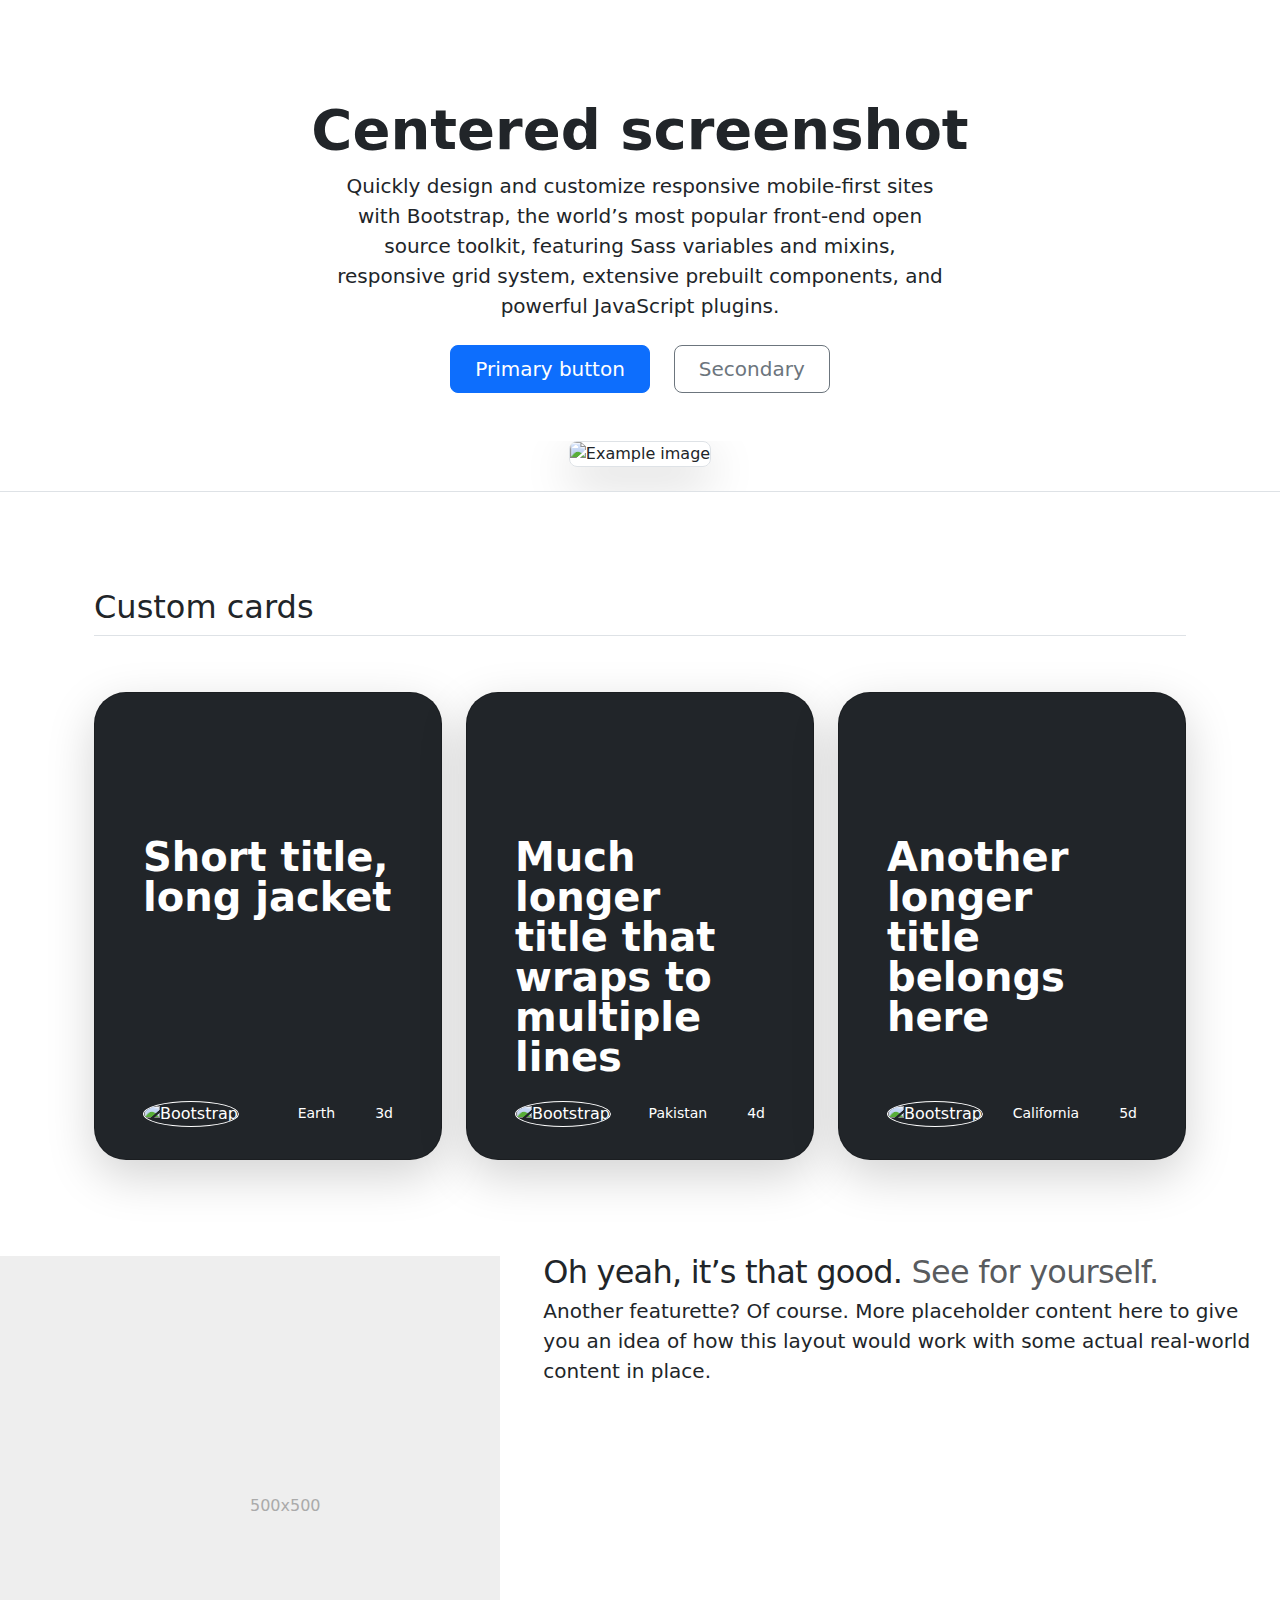
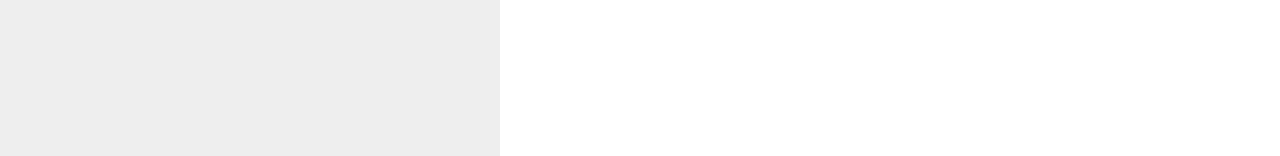
==== index.html @ a4027526 "Update index.html" ====
<!doctype html>
<html lang="en">
  <head>
    <meta charset="utf-8">
    <meta name="viewport" content="width=device-width, initial-scale=1">
    <title>Bootstrap Examples</title>
    <link href="https://cdn.jsdelivr.net/npm/bootstrap@5.3.0-alpha3/dist/css/bootstrap.min.css" rel="stylesheet">
    <style>
      /* Featurettes
      ------------------------- */
      .featurette-divider {
        margin: 5rem 0; /* Space out the Bootstrap <hr> more */
      }

      /* Thin out the marketing headings */
      .featurette-heading {
        font-weight: 300;
        line-height: 1;
        /* rtl:remove */
        letter-spacing: -.05rem;
      }
    </style>    
  </head>
  <body>
    
    <div class="px-4 pt-5 my-5 text-center border-bottom">
    <h1 class="display-4 fw-bold">Centered screenshot</h1>
    <div class="col-lg-6 mx-auto">
      <p class="lead mb-4">Quickly design and customize responsive mobile-first sites with Bootstrap, the world’s most popular front-end open source toolkit, featuring Sass variables and mixins, responsive grid system, extensive prebuilt components, and powerful JavaScript plugins.</p>
      <div class="d-grid gap-2 d-sm-flex justify-content-sm-center mb-5">
        <button type="button" class="btn btn-primary btn-lg px-4 me-sm-3">Primary button</button>
        <button type="button" class="btn btn-outline-secondary btn-lg px-4">Secondary</button>
      </div>
    </div>
    <div class="overflow-hidden" style="max-height: 30vh;">
      <div class="container px-5">
        <img src="https://www.mycplus.com/ezoimgfmt/cdn.mycplus.com/mycplus/wp-content/uploads/2009/02/programming-languages.jpg" class="img-fluid border rounded-3 shadow-lg mb-4" alt="Example image" width="700" height="500" loading="lazy">
      </div>
    </div>
  </div>
  
   <div class="container px-4 py-5" id="custom-cards">
    <h2 class="pb-2 border-bottom">Custom cards</h2>

    <div class="row row-cols-1 row-cols-lg-3 align-items-stretch g-4 py-5">
      <div class="col">
        <div class="card card-cover h-100 overflow-hidden text-white bg-dark rounded-5 shadow-lg" style="background-image: url('https://picsum.photos/id/37/200/300');">
          <div class="d-flex flex-column h-100 p-5 pb-3 text-white text-shadow-1">
            <h2 class="pt-5 mt-5 mb-4 display-6 lh-1 fw-bold">Short title, long jacket</h2>
            <ul class="d-flex list-unstyled mt-auto">
              <li class="me-auto">
                <img src="https://github.com/twbs.png" alt="Bootstrap" width="32" height="32" class="rounded-circle border border-white">
              </li>
              <li class="d-flex align-items-center me-3">
                <svg class="bi me-2" width="1em" height="1em"><use xlink:href="#geo-fill"/></svg>
                <small>Earth</small>
              </li>
              <li class="d-flex align-items-center">
                <svg class="bi me-2" width="1em" height="1em"><use xlink:href="#calendar3"/></svg>
                <small>3d</small>
              </li>
            </ul>
          </div>
        </div>
      </div>

      <div class="col">
        <div class="card card-cover h-100 overflow-hidden text-white bg-dark rounded-5 shadow-lg" style="background-image: url('https://picsum.photos/id/3/200/300');">
          <div class="d-flex flex-column h-100 p-5 pb-3 text-white text-shadow-1">
            <h2 class="pt-5 mt-5 mb-4 display-6 lh-1 fw-bold">Much longer title that wraps to multiple lines</h2>
            <ul class="d-flex list-unstyled mt-auto">
              <li class="me-auto">
                <img src="https://github.com/twbs.png" alt="Bootstrap" width="32" height="32" class="rounded-circle border border-white">
              </li>
              <li class="d-flex align-items-center me-3">
                <svg class="bi me-2" width="1em" height="1em"><use xlink:href="#geo-fill"/></svg>
                <small>Pakistan</small>
              </li>
              <li class="d-flex align-items-center">
                <svg class="bi me-2" width="1em" height="1em"><use xlink:href="#calendar3"/></svg>
                <small>4d</small>
              </li>
            </ul>
          </div>
        </div>
      </div>

      <div class="col">
        <div class="card card-cover h-100 overflow-hidden text-white bg-dark rounded-5 shadow-lg" style="background-image: url('https://picsum.photos/id/23/200/300');">
          <div class="d-flex flex-column h-100 p-5 pb-3 text-shadow-1">
            <h2 class="pt-5 mt-5 mb-4 display-6 lh-1 fw-bold">Another longer title belongs here</h2>
            <ul class="d-flex list-unstyled mt-auto">
              <li class="me-auto">
                <img src="https://github.com/twbs.png" alt="Bootstrap" width="32" height="32" class="rounded-circle border border-white">
              </li>
              <li class="d-flex align-items-center me-3">
                <svg class="bi me-2" width="1em" height="1em"><use xlink:href="#geo-fill"/></svg>
                <small>California</small>
              </li>
              <li class="d-flex align-items-center">
                <svg class="bi me-2" width="1em" height="1em"><use xlink:href="#calendar3"/></svg>
                <small>5d</small>
              </li>
            </ul>
          </div>
        </div>
      </div>
    </div>
  </div>
    
    <div class="row featurette">
      <div class="col-md-7 order-md-2">
        <h2 class="featurette-heading">Oh yeah, it’s that good. <span class="text-muted">See for yourself.</span></h2>
        <p class="lead">Another featurette? Of course. More placeholder content here to give you an idea of how this layout would work with some actual real-world content in place.</p>
      </div>
      <div class="col-md-5 order-md-1">
        <svg class="bd-placeholder-img bd-placeholder-img-lg featurette-image img-fluid mx-auto" width="500" height="500" xmlns="http://www.w3.org/2000/svg"
             role="img" aria-label="Placeholder: 500x500" preserveAspectRatio="xMidYMid slice" 
             focusable="false"><title>Placeholder</title><rect width="100%" height="100%" fill="#eee"/>
          <text x="50%" y="50%" fill="#aaa" dy=".3em">500x500</text></svg>
      </div>
    </div>
  
    <script src="https://cdn.jsdelivr.net/npm/bootstrap@5.3.0-alpha3/dist/js/bootstrap.bundle.min.js">
  </body>
</html>
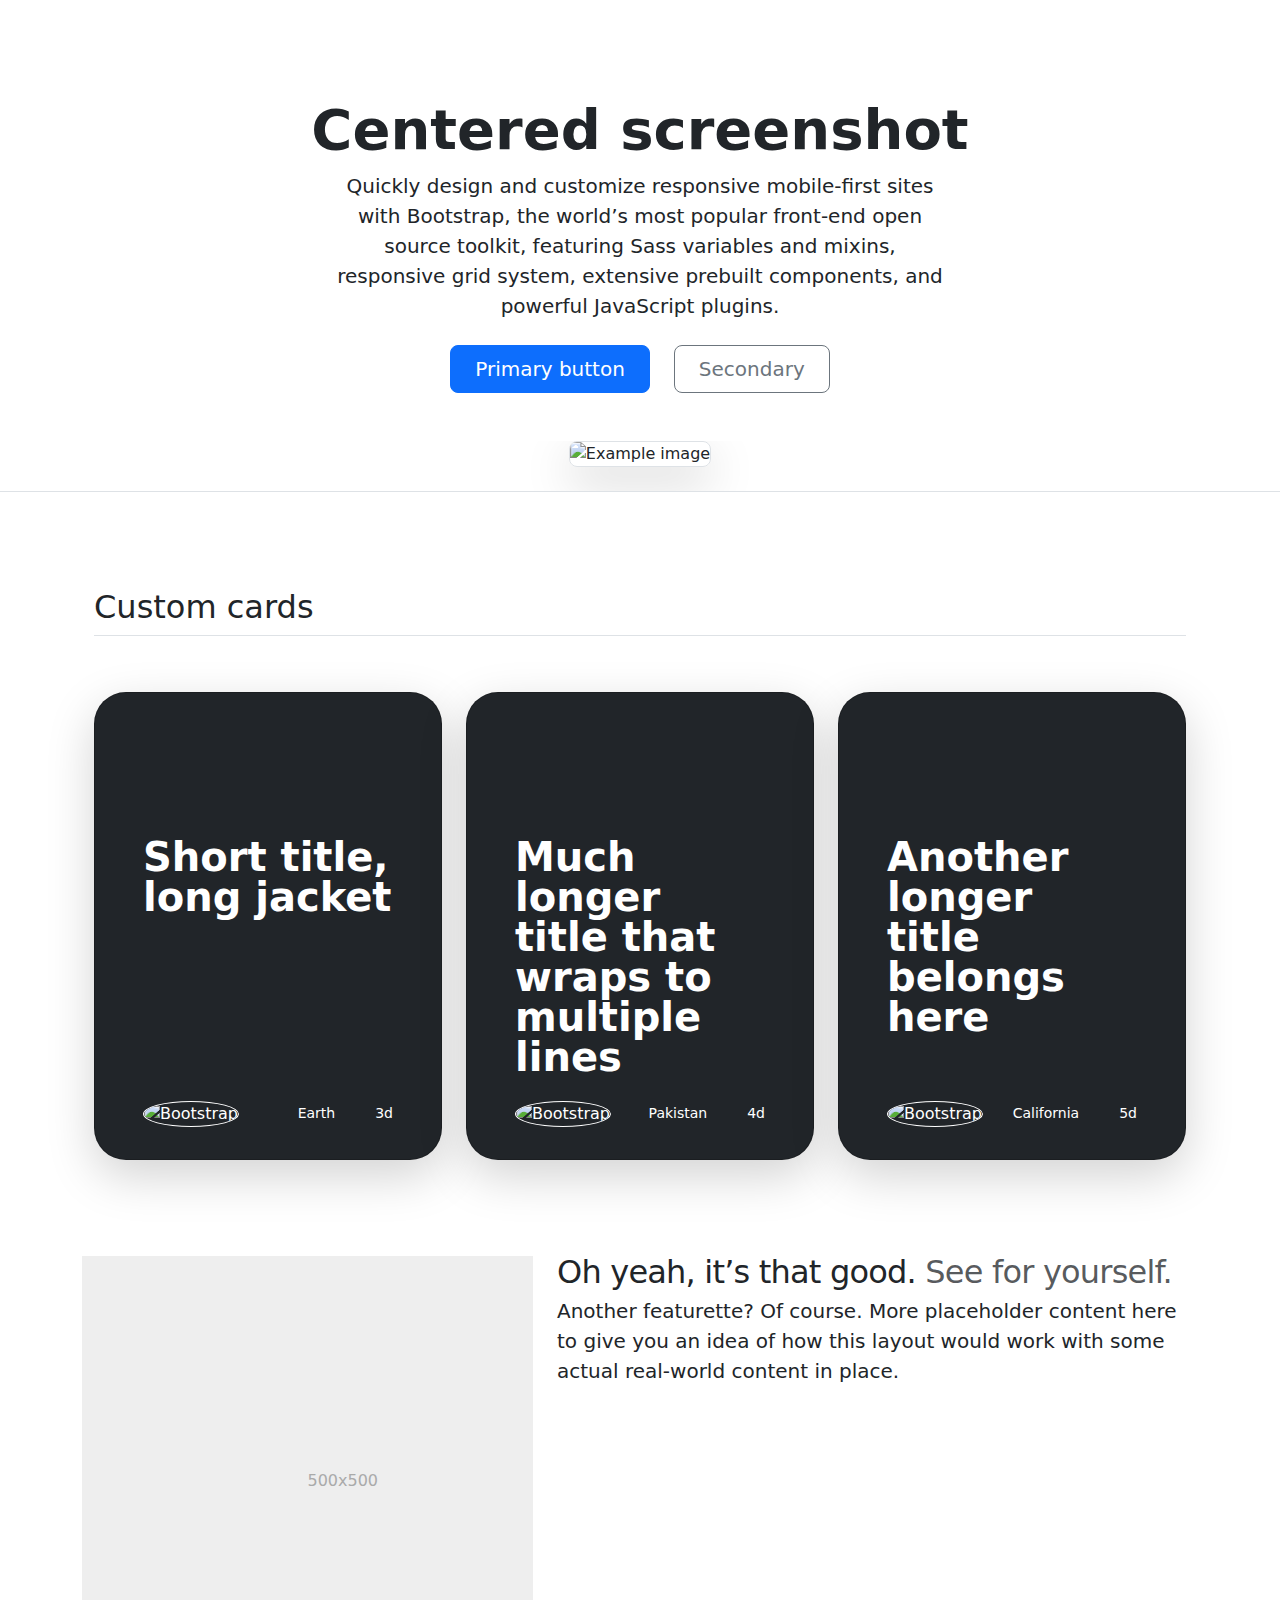
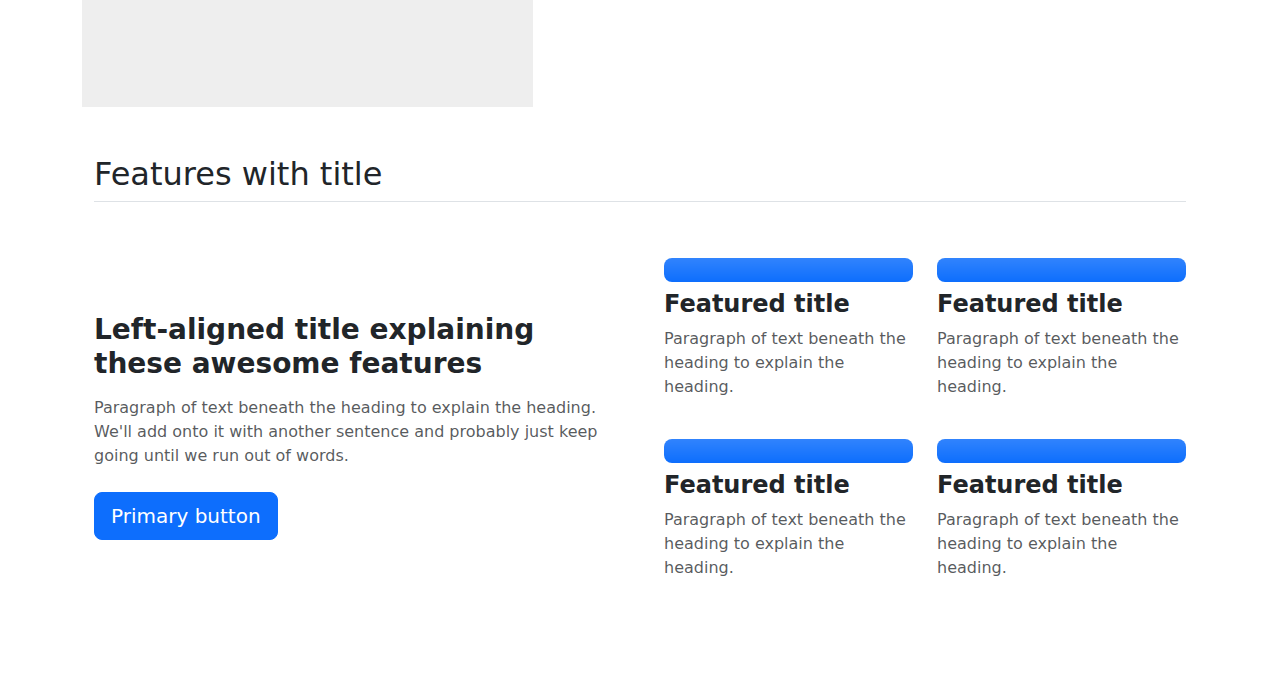
==== commit 4b4529c7: "Update index.html" ====
--- a/index.html
+++ b/index.html
@@ -108,6 +108,7 @@
     </div>
   </div>
     
+  <div class="container">
     <div class="row featurette">
       <div class="col-md-7 order-md-2">
         <h2 class="featurette-heading">Oh yeah, it’s that good. <span class="text-muted">See for yourself.</span></h2>
@@ -120,6 +121,63 @@
           <text x="50%" y="50%" fill="#aaa" dy=".3em">500x500</text></svg>
       </div>
     </div>
+  </div>
+    
+    <div class="container px-4 py-5">
+    <h2 class="pb-2 border-bottom">Features with title</h2>
+
+    <div class="row row-cols-1 row-cols-md-2 align-items-md-center g-5 py-5">
+      <div class="col d-flex flex-column align-items-start gap-2">
+        <h3 class="fw-bold">Left-aligned title explaining these awesome features</h3>
+        <p class="text-body-secondary">Paragraph of text beneath the heading to explain the heading. We'll add onto it with another sentence and probably just keep going until we run out of words.</p>
+        <a href="#" class="btn btn-primary btn-lg">Primary button</a>
+      </div>
+
+      <div class="col">
+        <div class="row row-cols-1 row-cols-sm-2 g-4">
+          <div class="col d-flex flex-column gap-2">
+            <div class="feature-icon-small d-inline-flex align-items-center justify-content-center text-bg-primary bg-gradient fs-4 rounded-3">
+              <svg class="bi" width="1em" height="1em">
+                <use xlink:href="#collection" />
+              </svg>
+            </div>
+            <h4 class="fw-semibold mb-0">Featured title</h4>
+            <p class="text-body-secondary">Paragraph of text beneath the heading to explain the heading.</p>
+          </div>
+
+          <div class="col d-flex flex-column gap-2">
+            <div class="feature-icon-small d-inline-flex align-items-center justify-content-center text-bg-primary bg-gradient fs-4 rounded-3">
+              <svg class="bi" width="1em" height="1em">
+                <use xlink:href="#gear-fill" />
+              </svg>
+            </div>
+            <h4 class="fw-semibold mb-0">Featured title</h4>
+            <p class="text-body-secondary">Paragraph of text beneath the heading to explain the heading.</p>
+          </div>
+
+          <div class="col d-flex flex-column gap-2">
+            <div class="feature-icon-small d-inline-flex align-items-center justify-content-center text-bg-primary bg-gradient fs-4 rounded-3">
+              <svg class="bi" width="1em" height="1em">
+                <use xlink:href="#speedometer" />
+              </svg>
+            </div>
+            <h4 class="fw-semibold mb-0">Featured title</h4>
+            <p class="text-body-secondary">Paragraph of text beneath the heading to explain the heading.</p>
+          </div>
+
+          <div class="col d-flex flex-column gap-2">
+            <div class="feature-icon-small d-inline-flex align-items-center justify-content-center text-bg-primary bg-gradient fs-4 rounded-3">
+              <svg class="bi" width="1em" height="1em">
+                <use xlink:href="#table" />
+              </svg>
+            </div>
+            <h4 class="fw-semibold mb-0">Featured title</h4>
+            <p class="text-body-secondary">Paragraph of text beneath the heading to explain the heading.</p>
+          </div>
+        </div>
+      </div>
+    </div>
+  </div>
   
     <script src="https://cdn.jsdelivr.net/npm/bootstrap@5.3.0-alpha3/dist/js/bootstrap.bundle.min.js">
   </body>
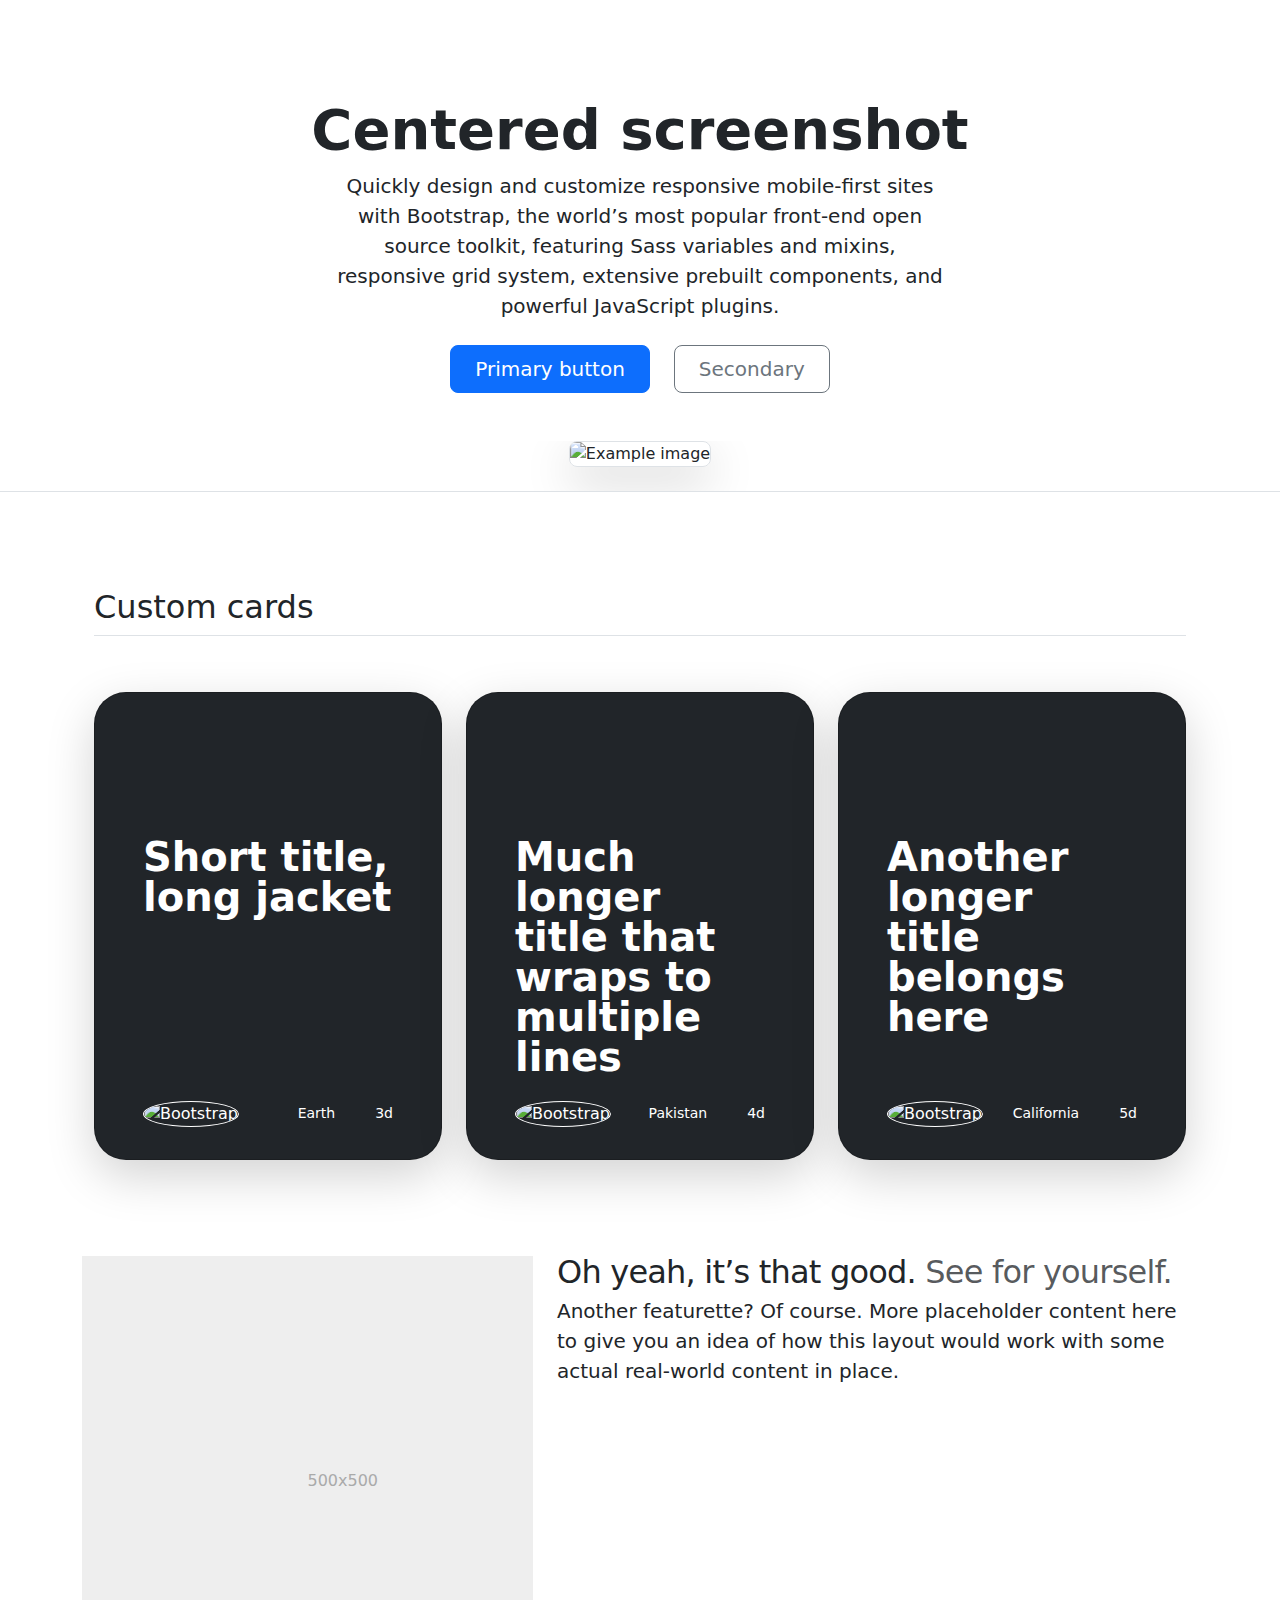
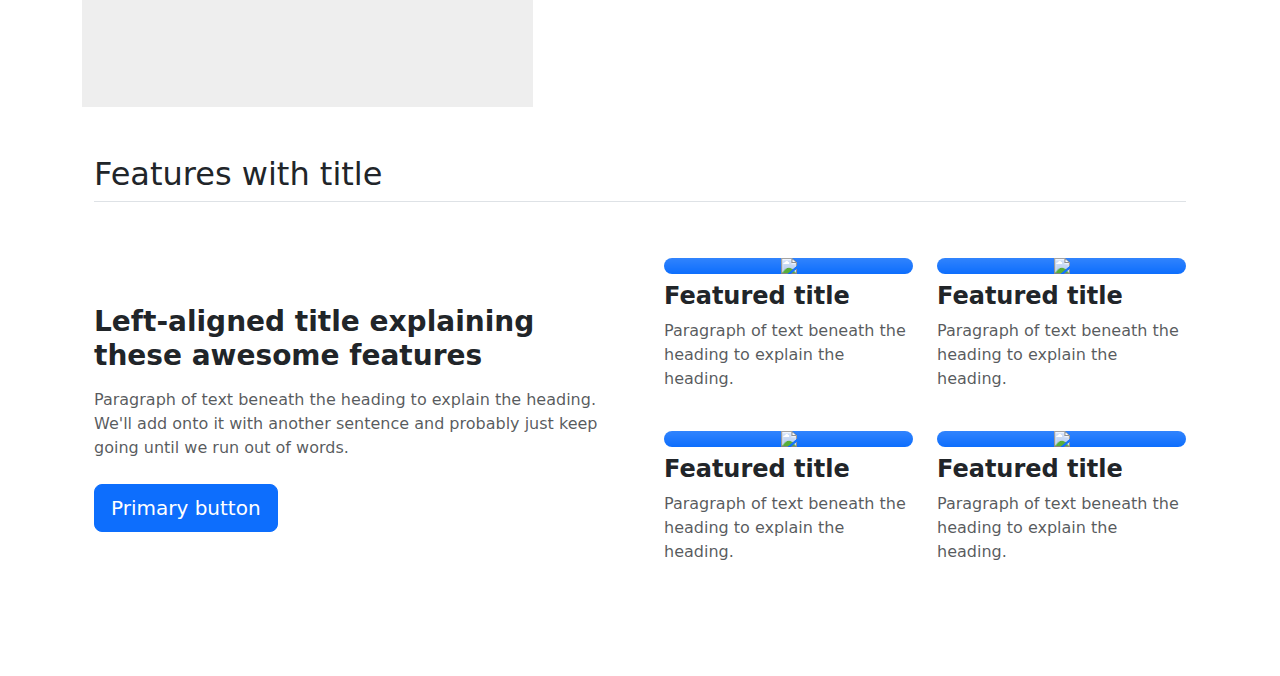
==== commit e023e56e: "Update index.html" ====
--- a/index.html
+++ b/index.html
@@ -137,9 +137,7 @@
         <div class="row row-cols-1 row-cols-sm-2 g-4">
           <div class="col d-flex flex-column gap-2">
             <div class="feature-icon-small d-inline-flex align-items-center justify-content-center text-bg-primary bg-gradient fs-4 rounded-3">
-              <svg class="bi" width="1em" height="1em">
-                <use xlink:href="#collection" />
-              </svg>
+             <img src="https://picsum.photos/id/5/200/300">
             </div>
             <h4 class="fw-semibold mb-0">Featured title</h4>
             <p class="text-body-secondary">Paragraph of text beneath the heading to explain the heading.</p>
@@ -147,9 +145,7 @@
 
           <div class="col d-flex flex-column gap-2">
             <div class="feature-icon-small d-inline-flex align-items-center justify-content-center text-bg-primary bg-gradient fs-4 rounded-3">
-              <svg class="bi" width="1em" height="1em">
-                <use xlink:href="#gear-fill" />
-              </svg>
+              <img src="https://picsum.photos/id/10/200/300">
             </div>
             <h4 class="fw-semibold mb-0">Featured title</h4>
             <p class="text-body-secondary">Paragraph of text beneath the heading to explain the heading.</p>
@@ -157,9 +153,7 @@
 
           <div class="col d-flex flex-column gap-2">
             <div class="feature-icon-small d-inline-flex align-items-center justify-content-center text-bg-primary bg-gradient fs-4 rounded-3">
-              <svg class="bi" width="1em" height="1em">
-                <use xlink:href="#speedometer" />
-              </svg>
+              <img src="https://picsum.photos/id/15/200/300">
             </div>
             <h4 class="fw-semibold mb-0">Featured title</h4>
             <p class="text-body-secondary">Paragraph of text beneath the heading to explain the heading.</p>
@@ -167,9 +161,7 @@
 
           <div class="col d-flex flex-column gap-2">
             <div class="feature-icon-small d-inline-flex align-items-center justify-content-center text-bg-primary bg-gradient fs-4 rounded-3">
-              <svg class="bi" width="1em" height="1em">
-                <use xlink:href="#table" />
-              </svg>
+            <img src="https://picsum.photos/id/20/200/300">
             </div>
             <h4 class="fw-semibold mb-0">Featured title</h4>
             <p class="text-body-secondary">Paragraph of text beneath the heading to explain the heading.</p>
